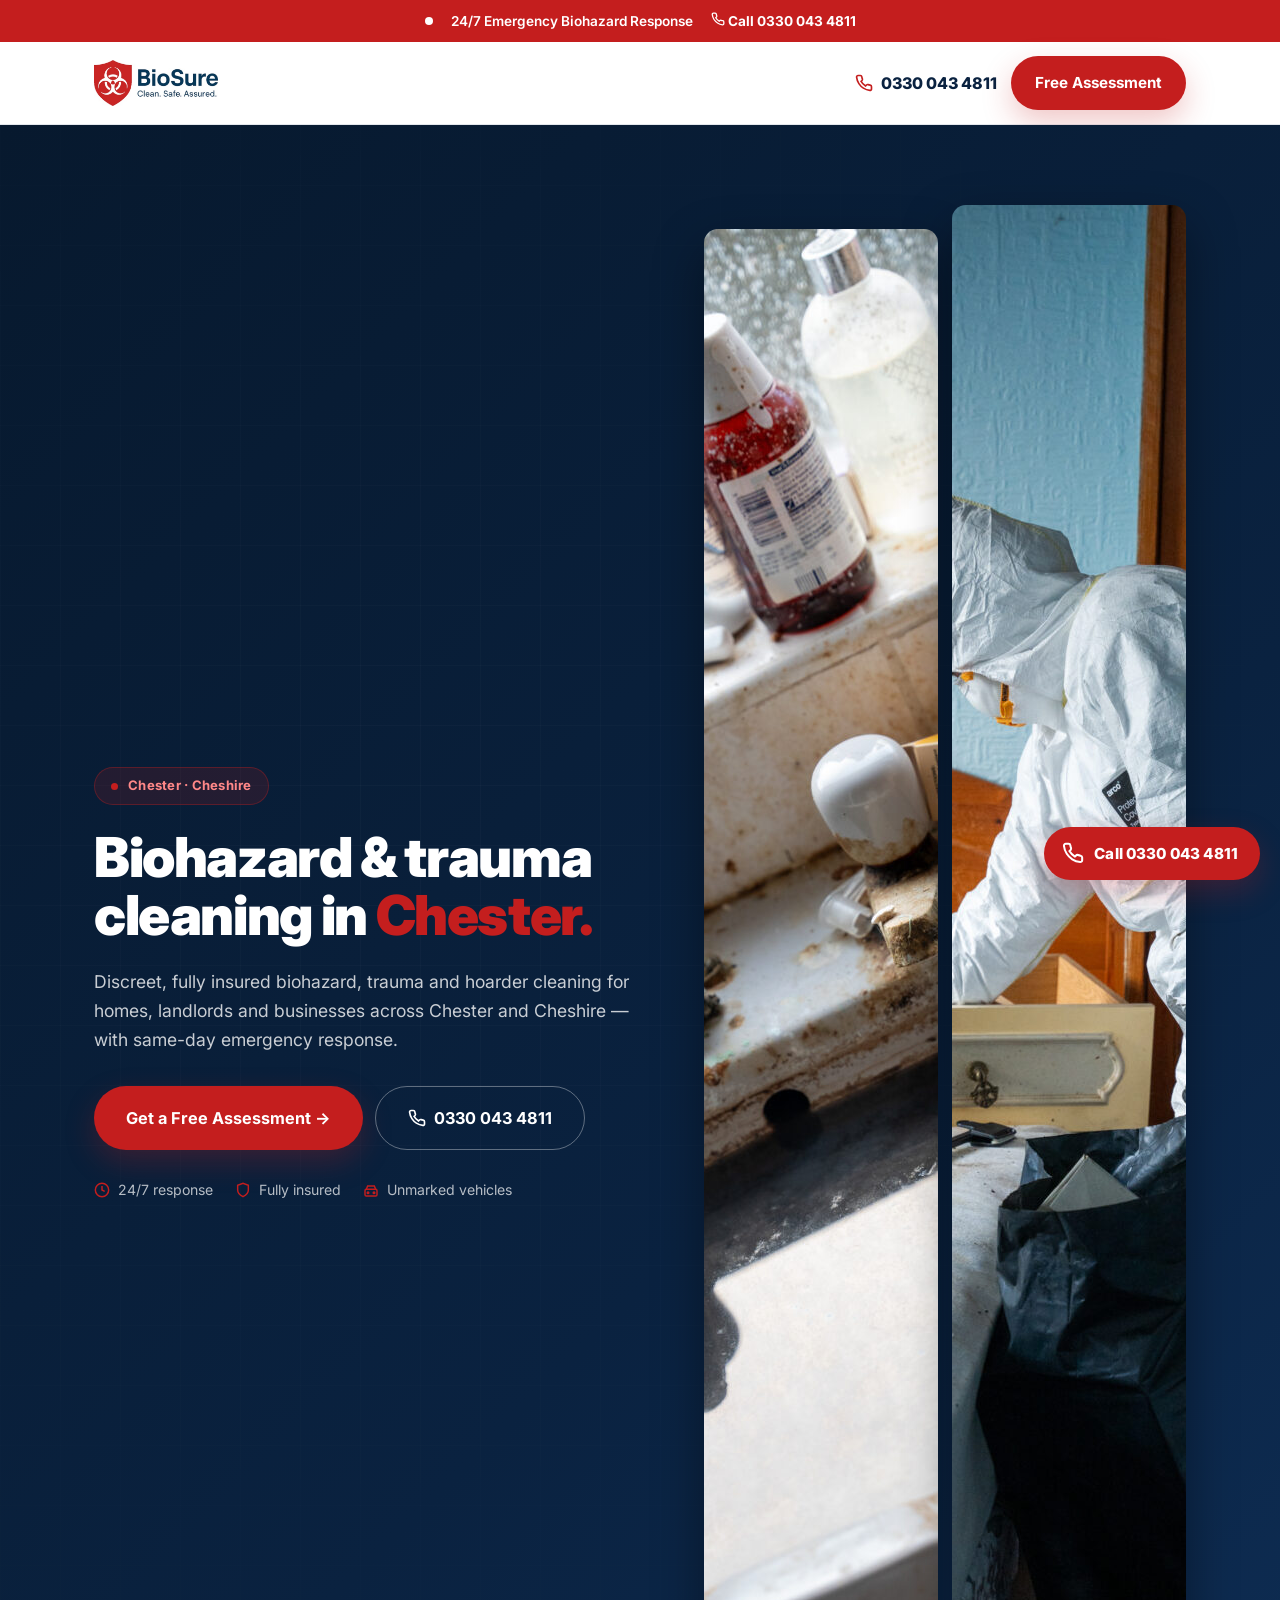
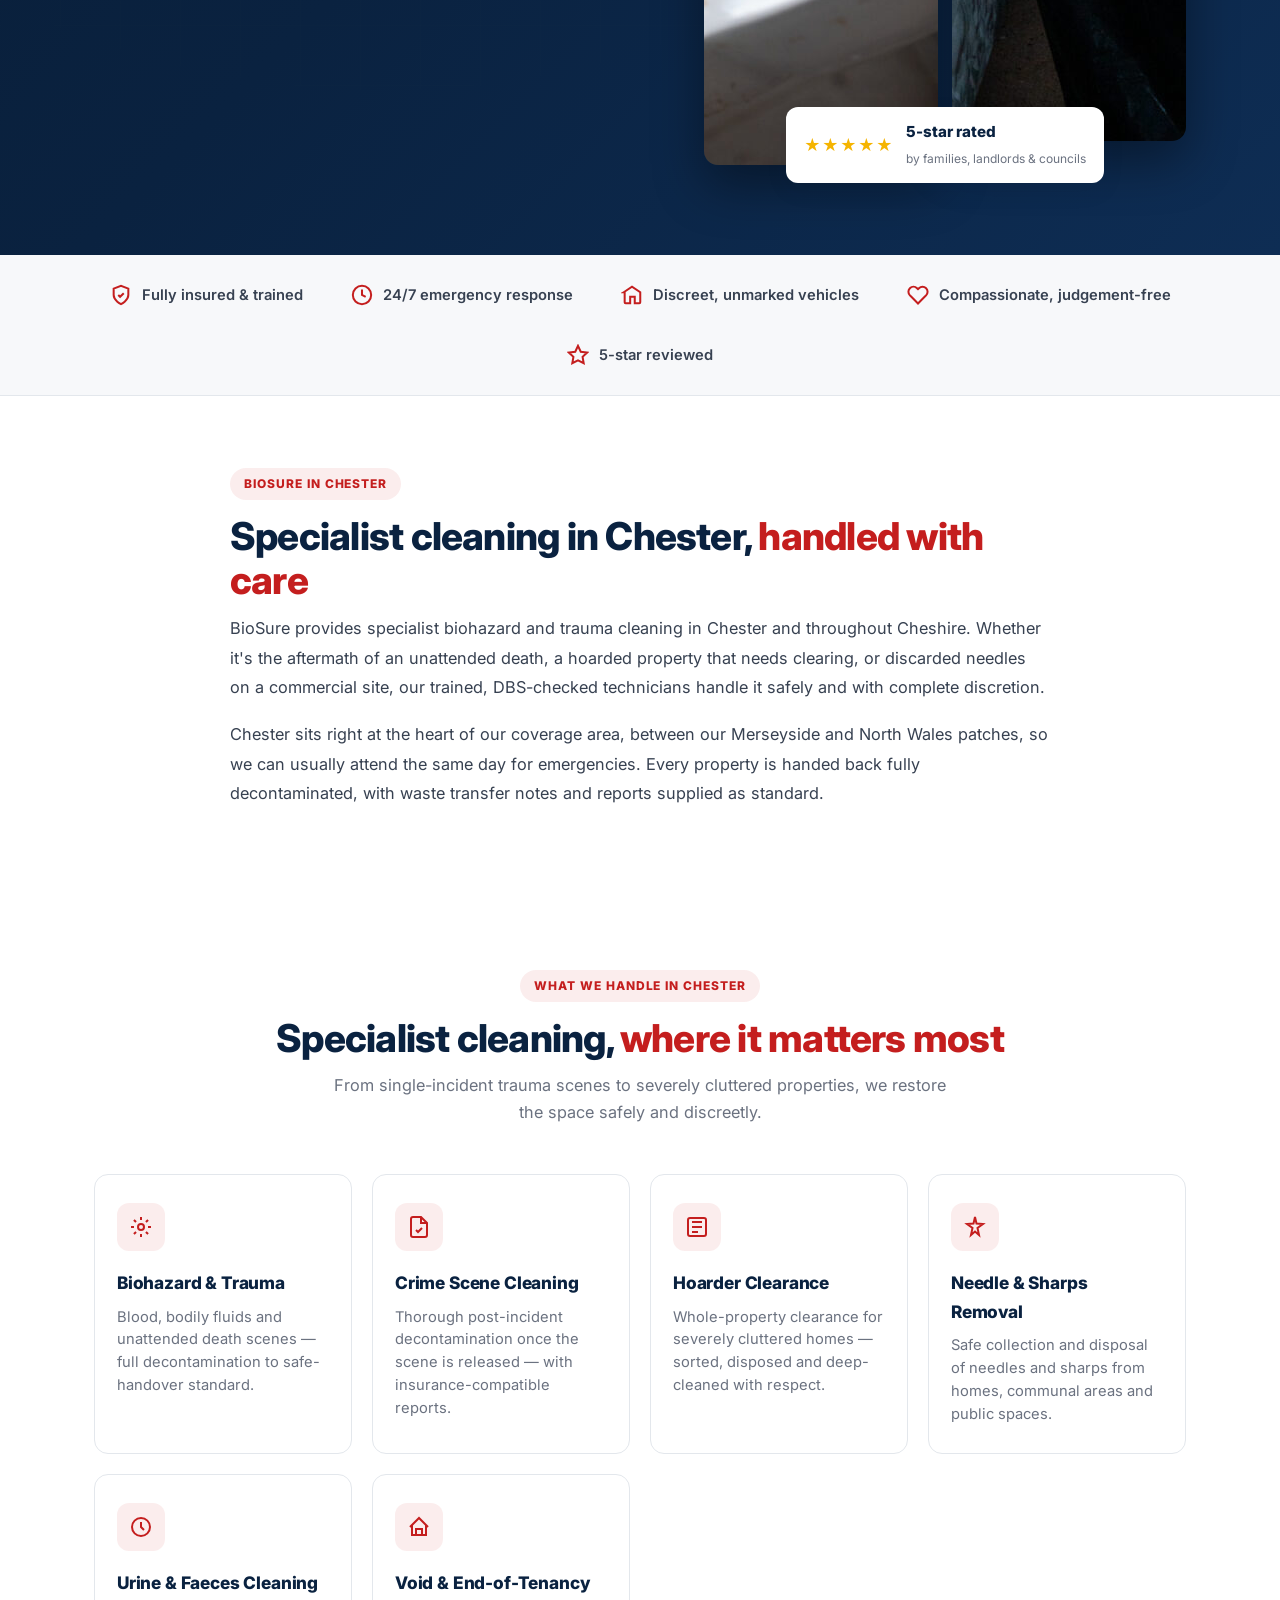
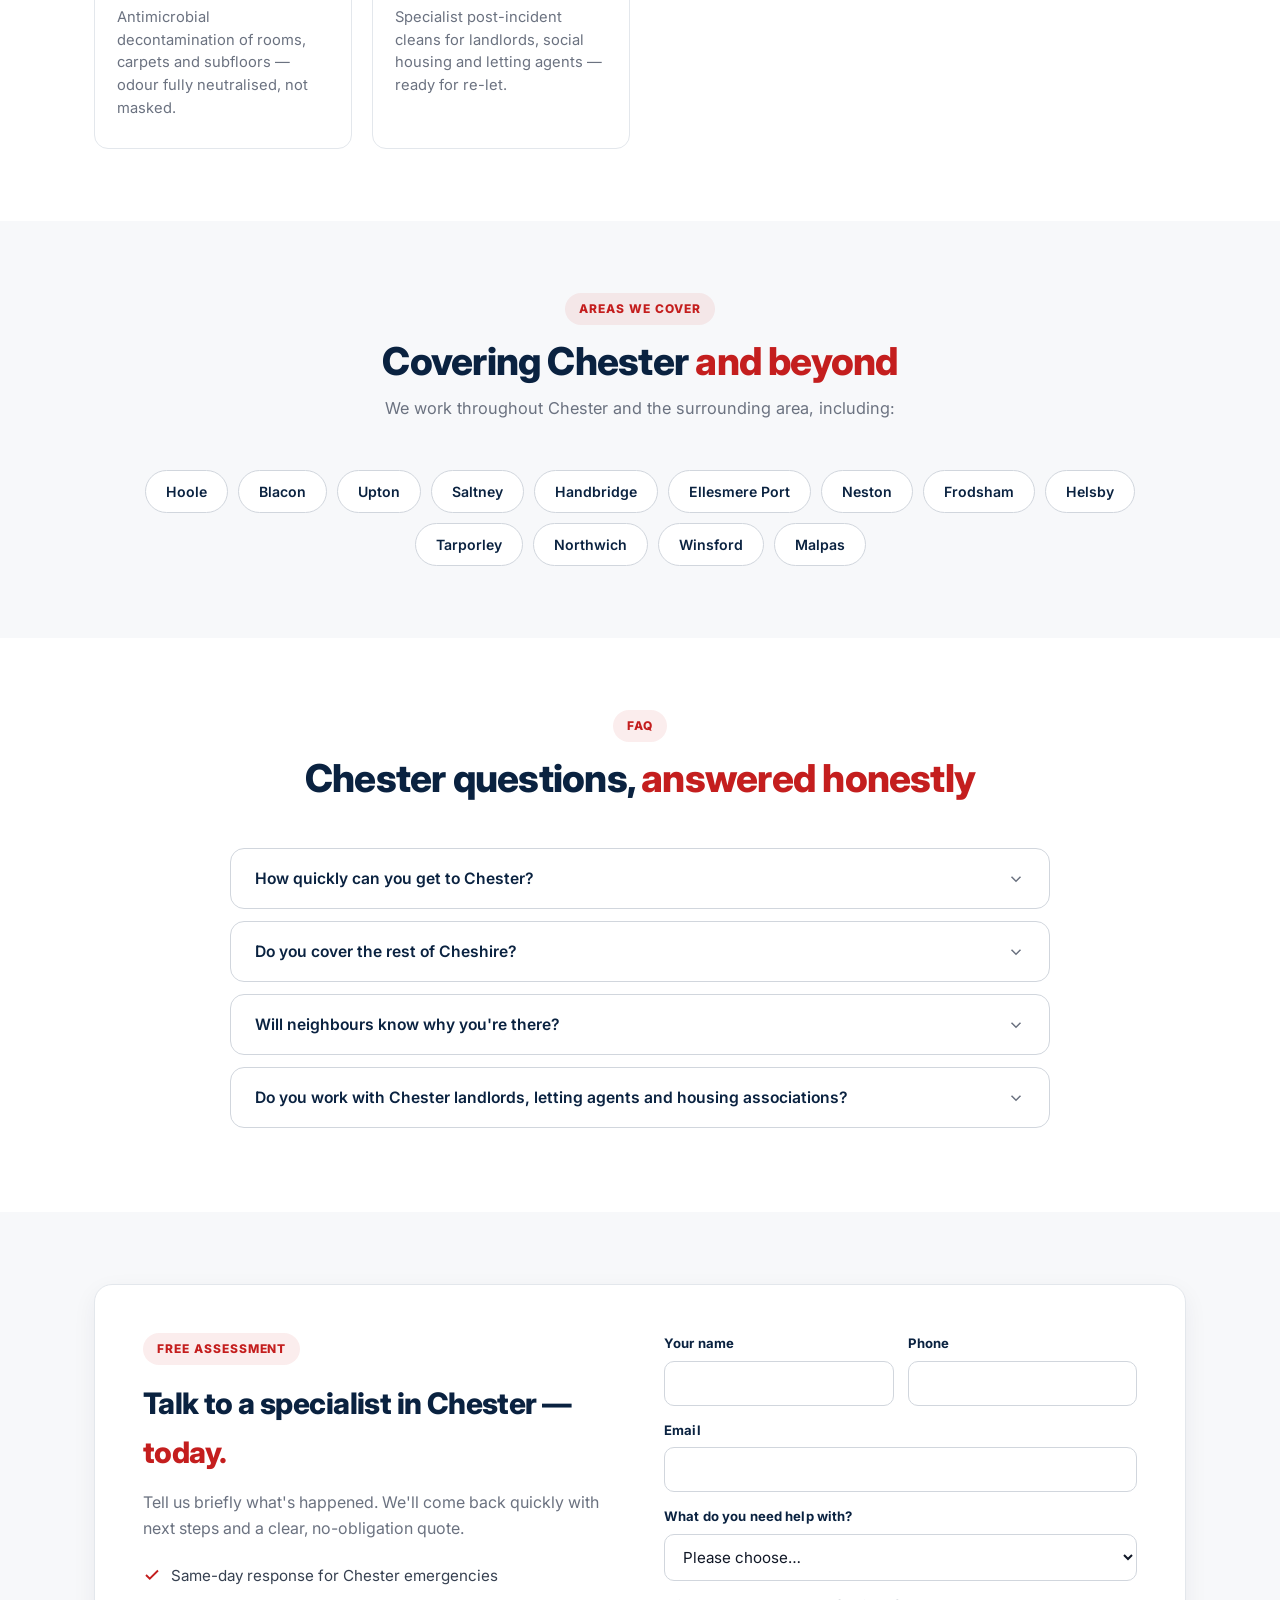
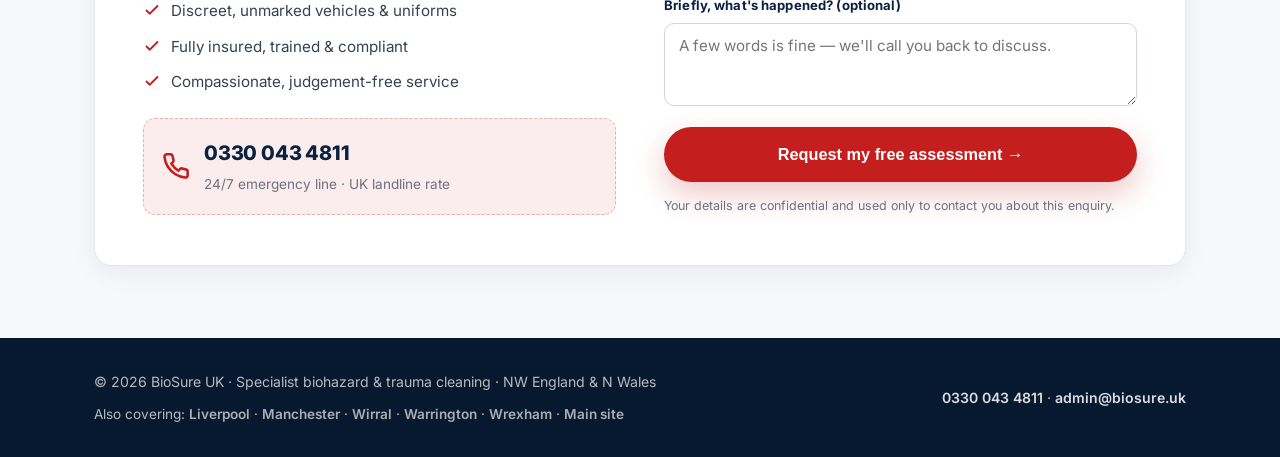
==== biohazard-cleaning-chester/index.html @ a972ad6f "Add six SEO location pages and fix broken landing-page form - New indexable pages for Liverpool, Man" ====
<!DOCTYPE html>
<html lang="en">
<head>
    <meta charset="UTF-8">
    <meta name="viewport" content="width=device-width, initial-scale=1.0">
    <title>Biohazard & Trauma Cleaning Chester | 24/7 | BioSure</title>
    <meta name="description" content="Specialist biohazard, trauma, crime scene and hoarder cleaning in Chester and across Cheshire. Discreet, fully insured, 24/7 emergency response. Call 0330 043 4811.">
    <meta name="theme-color" content="#0A2240">
    <link rel="canonical" href="https://www.biosure.uk/biohazard-cleaning-chester/">
    <meta property="og:type" content="website">
    <meta property="og:site_name" content="BioSure">
    <meta property="og:title" content="Biohazard & Trauma Cleaning Chester | 24/7 | BioSure">
    <meta property="og:description" content="Specialist biohazard, trauma, crime scene and hoarder cleaning in Chester and across Cheshire. Discreet, fully insured, 24/7 emergency response. Call 0330 043 4811.">
    <meta property="og:url" content="https://www.biosure.uk/biohazard-cleaning-chester/">
    <meta property="og:image" content="https://www.biosure.uk/logo.jpg">
    <meta property="og:locale" content="en_GB">
    <link rel="icon" type="image/jpeg" href="/logo.jpg">
    <link rel="preconnect" href="https://fonts.googleapis.com">
    <link rel="preconnect" href="https://fonts.gstatic.com" crossorigin>
    <link href="https://fonts.googleapis.com/css2?family=Inter:wght@400;500;600;700;800;900&display=swap" rel="stylesheet">
    <link rel="stylesheet" href="/assets/location.css">
    <script type="application/ld+json">{"@context": "https://schema.org", "@type": "LocalBusiness", "name": "BioSure", "description": "Specialist biohazard, trauma, crime scene and hoarder cleaning services in Chester and across Cheshire.", "telephone": "+443300434811", "email": "admin@biosure.uk", "url": "https://www.biosure.uk/biohazard-cleaning-chester/", "image": "https://www.biosure.uk/logo.jpg", "areaServed": ["Chester", "Cheshire", "Hoole", "Blacon", "Upton", "Saltney", "Handbridge", "Ellesmere Port", "Neston", "Frodsham", "Helsby", "Tarporley", "Northwich", "Winsford", "Malpas"], "openingHoursSpecification": {"@type": "OpeningHoursSpecification", "dayOfWeek": ["Monday", "Tuesday", "Wednesday", "Thursday", "Friday", "Saturday", "Sunday"], "opens": "00:00", "closes": "23:59"}, "priceRange": "££"}</script>
    <script type="application/ld+json">{"@context": "https://schema.org", "@type": "BreadcrumbList", "itemListElement": [{"@type": "ListItem", "position": 1, "name": "Home", "item": "https://www.biosure.uk/"}, {"@type": "ListItem", "position": 2, "name": "Biohazard Cleaning Chester", "item": "https://www.biosure.uk/biohazard-cleaning-chester/"}]}</script>
    <script type="application/ld+json">{"@context": "https://schema.org", "@type": "FAQPage", "mainEntity": [{"@type": "Question", "name": "How quickly can you get to Chester?", "acceptedAnswer": {"@type": "Answer", "text": "For emergencies we can usually attend the same day. Our 24/7 line (0330 043 4811) is answered every day of the year, including bank holidays."}}, {"@type": "Question", "name": "Do you cover the rest of Cheshire?", "acceptedAnswer": {"@type": "Answer", "text": "Yes — Ellesmere Port, Neston, Frodsham, Northwich, Winsford, Tarporley and the villages in between. We also cover nearby North Wales, including Wrexham, Deeside and Flint."}}, {"@type": "Question", "name": "Will neighbours know why you're there?", "acceptedAnswer": {"@type": "Answer", "text": "No. Our vehicles and uniforms are unmarked, and we're briefed on every job about the level of discretion required. Nobody will know why we're there unless you tell them."}}, {"@type": "Question", "name": "Do you work with Chester landlords, letting agents and housing associations?", "acceptedAnswer": {"@type": "Answer", "text": "Yes. We handle hoarder clearances, void property cleans and biohazard incidents for landlords and agents across Chester and Cheshire, with insurer-direct invoicing and full duty-of-care paperwork."}}]}</script>
</head>
<body>

<!-- Emergency bar -->
<div class="emergency-bar">
    <div class="container">
        <span class="pulse"></span>
        <span>24/7 Emergency Biohazard Response</span>
        <a href="tel:+443300434811"><svg viewBox="0 0 24 24" fill="none" stroke="currentColor" stroke-width="2.2" width="14" height="14"><path d="M22 16.92v3a2 2 0 0 1-2.18 2 19.79 19.79 0 0 1-8.63-3.07 19.5 19.5 0 0 1-6-6 19.79 19.79 0 0 1-3.07-8.67A2 2 0 0 1 4.11 2h3a2 2 0 0 1 2 1.72c.13.96.37 1.9.72 2.81a2 2 0 0 1-.45 2.11L8.09 9.91a16 16 0 0 0 6 6l1.27-1.27a2 2 0 0 1 2.11-.45c.91.35 1.85.59 2.81.72A2 2 0 0 1 22 16.92z"/></svg> Call 0330 043 4811</a>
    </div>
</div>

<!-- Nav -->
<nav class="nav">
    <div class="container">
        <a href="/" class="logo">
            <img src="/logo.jpg" width="480" height="178" alt="BioSure — Clean. Safe. Assured.">
        </a>
        <div class="nav-cta">
            <a href="tel:+443300434811" class="nav-phone"><svg viewBox="0 0 24 24" fill="none" stroke="currentColor" stroke-width="2.2" width="18" height="18"><path d="M22 16.92v3a2 2 0 0 1-2.18 2 19.79 19.79 0 0 1-8.63-3.07 19.5 19.5 0 0 1-6-6 19.79 19.79 0 0 1-3.07-8.67A2 2 0 0 1 4.11 2h3a2 2 0 0 1 2 1.72c.13.96.37 1.9.72 2.81a2 2 0 0 1-.45 2.11L8.09 9.91a16 16 0 0 0 6 6l1.27-1.27a2 2 0 0 1 2.11-.45c.91.35 1.85.59 2.81.72A2 2 0 0 1 22 16.92z"/></svg> 0330 043 4811</a>
            <a href="#assessment" class="btn btn-primary">Free Assessment</a>
        </div>
    </div>
</nav>

<!-- Hero -->
<section class="hero">
    <div class="container">
        <div>
            <span class="hero-pill"><span class="dot"></span>Chester &middot; Cheshire</span>
            <h1>Biohazard &amp; trauma cleaning in <span>Chester.</span></h1>
            <p class="hero-sub">Discreet, fully insured biohazard, trauma and hoarder cleaning for homes, landlords and businesses across Chester and Cheshire — with same-day emergency response.</p>
            <div class="hero-ctas">
                <a href="#assessment" class="btn btn-primary btn-lg">Get a Free Assessment &rarr;</a>
                <a href="tel:+443300434811" class="btn btn-ghost btn-lg"><svg viewBox="0 0 24 24" fill="none" stroke="currentColor" stroke-width="2.2" width="18" height="18"><path d="M22 16.92v3a2 2 0 0 1-2.18 2 19.79 19.79 0 0 1-8.63-3.07 19.5 19.5 0 0 1-6-6 19.79 19.79 0 0 1-3.07-8.67A2 2 0 0 1 4.11 2h3a2 2 0 0 1 2 1.72c.13.96.37 1.9.72 2.81a2 2 0 0 1-.45 2.11L8.09 9.91a16 16 0 0 0 6 6l1.27-1.27a2 2 0 0 1 2.11-.45c.91.35 1.85.59 2.81.72A2 2 0 0 1 22 16.92z"/></svg> 0330 043 4811</a>
            </div>
            <div class="hero-trust">
                <span><svg viewBox="0 0 24 24" fill="none" stroke="currentColor" stroke-width="2.2"><circle cx="12" cy="12" r="10"/><polyline points="12 6 12 12 16 14"/></svg> 24/7 response</span>
                <span><svg viewBox="0 0 24 24" fill="none" stroke="currentColor" stroke-width="2.2"><path d="M12 22s8-4 8-10V5l-8-3-8 3v7c0 6 8 10 8 10z"/></svg> Fully insured</span>
                <span><svg viewBox="0 0 24 24" fill="none" stroke="currentColor" stroke-width="2.2"><rect x="3" y="11" width="18" height="10" rx="2"/><circle cx="7.5" cy="16" r="1.2"/><circle cx="16.5" cy="16" r="1.2"/><path d="M5 11l2-5h10l2 5"/></svg> Unmarked vehicles</span>
            </div>
        </div>
        <div class="hero-visual">
            <img src="/before-clean.jpg" width="1024" height="1536" alt="Property before specialist cleaning in Chester">
            <img src="/during-clean.jpg" width="1024" height="1536" alt="BioSure technician in full PPE at work">
            <div class="hero-rating">
                <span class="stars">&#9733;&#9733;&#9733;&#9733;&#9733;</span>
                <div class="hero-rating-text">
                    <strong>5-star rated</strong>
                    <small>by families, landlords &amp; councils</small>
                </div>
            </div>
        </div>
    </div>
</section>

<!-- Trust band -->
<div class="trust-band">
    <div class="container">
        <div class="trust-item"><svg viewBox="0 0 24 24" fill="none" stroke="currentColor" stroke-width="2.2"><path d="M12 22s8-4 8-10V5l-8-3-8 3v7c0 6 8 10 8 10z"/><polyline points="9 12 11 14 15 10"/></svg> Fully insured &amp; trained</div>
        <div class="trust-item"><svg viewBox="0 0 24 24" fill="none" stroke="currentColor" stroke-width="2.2"><circle cx="12" cy="12" r="10"/><polyline points="12 6 12 12 16 14"/></svg> 24/7 emergency response</div>
        <div class="trust-item"><svg viewBox="0 0 24 24" fill="none" stroke="currentColor" stroke-width="2.2"><path d="M3 9l9-6 9 6v11a1 1 0 0 1-1 1h-5v-7H10v7H5a1 1 0 0 1-1-1V9z"/></svg> Discreet, unmarked vehicles</div>
        <div class="trust-item"><svg viewBox="0 0 24 24" fill="none" stroke="currentColor" stroke-width="2.2"><path d="M20.84 4.61a5.5 5.5 0 0 0-7.78 0L12 5.67l-1.06-1.06a5.5 5.5 0 0 0-7.78 7.78l1.06 1.06L12 21.23l7.78-7.78 1.06-1.06a5.5 5.5 0 0 0 0-7.78z"/></svg> Compassionate, judgement-free</div>
        <div class="trust-item"><svg viewBox="0 0 24 24" fill="none" stroke="currentColor" stroke-width="2.2"><polygon points="12 2 15 8.5 22 9.3 17 14 18.2 21 12 17.8 5.8 21 7 14 2 9.3 9 8.5 12 2"/></svg> 5-star reviewed</div>
    </div>
</div>

<!-- Intro -->
<section class="intro-section">
    <div class="container">
        <div class="intro-copy">
            <span class="section-label">BioSure in Chester</span>
            <h2 class="section-title">Specialist cleaning in Chester, <span>handled with care</span></h2>
            <p>BioSure provides specialist biohazard and trauma cleaning in Chester and throughout Cheshire. Whether it's the aftermath of an unattended death, a hoarded property that needs clearing, or discarded needles on a commercial site, our trained, DBS-checked technicians handle it safely and with complete discretion.</p>
            <p>Chester sits right at the heart of our coverage area, between our Merseyside and North Wales patches, so we can usually attend the same day for emergencies. Every property is handed back fully decontaminated, with waste transfer notes and reports supplied as standard.</p>
        </div>
    </div>
</section>

<!-- Services -->
<section class="services">
    <div class="container">
        <div class="head-block text-center">
            <span class="section-label">What we handle in Chester</span>
            <h2 class="section-title">Specialist cleaning, <span>where it matters most</span></h2>
            <p class="section-sub">From single-incident trauma scenes to severely cluttered properties, we restore the space safely and discreetly.</p>
        </div>
        <div class="service-grid">
            <div class="service-card">
                <div class="service-icon"><svg viewBox="0 0 24 24" fill="none" stroke="currentColor" stroke-width="2"><circle cx="12" cy="12" r="3"/><path d="M12 2v3M12 19v3M4.93 4.93l2.12 2.12M16.95 16.95l2.12 2.12M2 12h3M19 12h3M4.93 19.07l2.12-2.12M16.95 7.05l2.12-2.12"/></svg></div>
                <h3>Biohazard &amp; Trauma</h3>
                <p>Blood, bodily fluids and unattended death scenes — full decontamination to safe-handover standard.</p>
            </div>
            <div class="service-card">
                <div class="service-icon"><svg viewBox="0 0 24 24" fill="none" stroke="currentColor" stroke-width="2"><path d="M14 2H6a2 2 0 0 0-2 2v16a2 2 0 0 0 2 2h12a2 2 0 0 0 2-2V8z"/><polyline points="14 2 14 8 20 8"/><path d="M9 15l2 2 4-4"/></svg></div>
                <h3>Crime Scene Cleaning</h3>
                <p>Thorough post-incident decontamination once the scene is released — with insurance-compatible reports.</p>
            </div>
            <div class="service-card">
                <div class="service-icon"><svg viewBox="0 0 24 24" fill="none" stroke="currentColor" stroke-width="2"><rect x="3" y="3" width="18" height="18" rx="2"/><path d="M7 7h10M7 12h10M7 17h6"/></svg></div>
                <h3>Hoarder Clearance</h3>
                <p>Whole-property clearance for severely cluttered homes — sorted, disposed and deep-cleaned with respect.</p>
            </div>
            <div class="service-card">
                <div class="service-icon"><svg viewBox="0 0 24 24" fill="none" stroke="currentColor" stroke-width="2"><polygon points="12 2 13.5 8.5 20 9 14.5 13 16 20 12 16.5 8 20 9.5 13 4 9 10.5 8.5 12 2"/></svg></div>
                <h3>Needle &amp; Sharps Removal</h3>
                <p>Safe collection and disposal of needles and sharps from homes, communal areas and public spaces.</p>
            </div>
            <div class="service-card">
                <div class="service-icon"><svg viewBox="0 0 24 24" fill="none" stroke="currentColor" stroke-width="2"><circle cx="12" cy="12" r="9"/><path d="M12 7v5l3 3"/></svg></div>
                <h3>Urine &amp; Faeces Cleaning</h3>
                <p>Antimicrobial decontamination of rooms, carpets and subfloors — odour fully neutralised, not masked.</p>
            </div>
            <div class="service-card">
                <div class="service-icon"><svg viewBox="0 0 24 24" fill="none" stroke="currentColor" stroke-width="2"><path d="M3 12l9-9 9 9M5 10v10h14V10"/><path d="M9 20v-6h6v6"/></svg></div>
                <h3>Void &amp; End-of-Tenancy</h3>
                <p>Specialist post-incident cleans for landlords, social housing and letting agents — ready for re-let.</p>
            </div>
        </div>
    </div>
</section>

<!-- Areas -->
<section class="areas-section">
    <div class="container">
        <div class="head-block text-center">
            <span class="section-label">Areas we cover</span>
            <h2 class="section-title">Covering Chester <span>and beyond</span></h2>
            <p class="section-sub">We work throughout Chester and the surrounding area, including:</p>
        </div>
        <div class="area-chips">
            <span class="area-chip">Hoole</span>
            <span class="area-chip">Blacon</span>
            <span class="area-chip">Upton</span>
            <span class="area-chip">Saltney</span>
            <span class="area-chip">Handbridge</span>
            <span class="area-chip">Ellesmere Port</span>
            <span class="area-chip">Neston</span>
            <span class="area-chip">Frodsham</span>
            <span class="area-chip">Helsby</span>
            <span class="area-chip">Tarporley</span>
            <span class="area-chip">Northwich</span>
            <span class="area-chip">Winsford</span>
            <span class="area-chip">Malpas</span>
        </div>
    </div>
</section>

<!-- FAQ -->
<section class="faq-section">
    <div class="container">
        <div class="head-block text-center">
            <span class="section-label">FAQ</span>
            <h2 class="section-title">Chester questions, <span>answered honestly</span></h2>
        </div>
        <div class="faq-list">
            <div class="faq-item">
                <button class="faq-q">How quickly can you get to Chester? <svg width="18" height="18" fill="none" stroke="currentColor" stroke-width="2" viewBox="0 0 24 24"><polyline points="6 9 12 15 18 9"/></svg></button>
                <div class="faq-a"><p>For emergencies we can usually attend the same day. Our 24/7 line (0330 043 4811) is answered every day of the year, including bank holidays.</p></div>
            </div>
            <div class="faq-item">
                <button class="faq-q">Do you cover the rest of Cheshire? <svg width="18" height="18" fill="none" stroke="currentColor" stroke-width="2" viewBox="0 0 24 24"><polyline points="6 9 12 15 18 9"/></svg></button>
                <div class="faq-a"><p>Yes — Ellesmere Port, Neston, Frodsham, Northwich, Winsford, Tarporley and the villages in between. We also cover nearby North Wales, including Wrexham, Deeside and Flint.</p></div>
            </div>
            <div class="faq-item">
                <button class="faq-q">Will neighbours know why you're there? <svg width="18" height="18" fill="none" stroke="currentColor" stroke-width="2" viewBox="0 0 24 24"><polyline points="6 9 12 15 18 9"/></svg></button>
                <div class="faq-a"><p>No. Our vehicles and uniforms are unmarked, and we're briefed on every job about the level of discretion required. Nobody will know why we're there unless you tell them.</p></div>
            </div>
            <div class="faq-item">
                <button class="faq-q">Do you work with Chester landlords, letting agents and housing associations? <svg width="18" height="18" fill="none" stroke="currentColor" stroke-width="2" viewBox="0 0 24 24"><polyline points="6 9 12 15 18 9"/></svg></button>
                <div class="faq-a"><p>Yes. We handle hoarder clearances, void property cleans and biohazard incidents for landlords and agents across Chester and Cheshire, with insurer-direct invoicing and full duty-of-care paperwork.</p></div>
            </div>
        </div>
    </div>
</section>

<!-- CTA / Form -->
<section class="cta" id="assessment">
    <div class="container">
        <div class="cta-card">
            <div>
                <span class="section-label">Free assessment</span>
                <h2>Talk to a specialist in Chester — <span>today.</span></h2>
                <p class="lead">Tell us briefly what's happened. We'll come back quickly with next steps and a clear, no-obligation quote.</p>
                <ul class="cta-points">
                    <li><svg viewBox="0 0 24 24" fill="none" stroke="currentColor" stroke-width="2.5"><polyline points="20 6 9 17 4 12"/></svg> Same-day response for Chester emergencies</li>
                    <li><svg viewBox="0 0 24 24" fill="none" stroke="currentColor" stroke-width="2.5"><polyline points="20 6 9 17 4 12"/></svg> Discreet, unmarked vehicles &amp; uniforms</li>
                    <li><svg viewBox="0 0 24 24" fill="none" stroke="currentColor" stroke-width="2.5"><polyline points="20 6 9 17 4 12"/></svg> Fully insured, trained &amp; compliant</li>
                    <li><svg viewBox="0 0 24 24" fill="none" stroke="currentColor" stroke-width="2.5"><polyline points="20 6 9 17 4 12"/></svg> Compassionate, judgement-free service</li>
                </ul>
                <div class="cta-phone-block">
                    <svg viewBox="0 0 24 24" fill="none" stroke="currentColor" stroke-width="2.2" width="18" height="18"><path d="M22 16.92v3a2 2 0 0 1-2.18 2 19.79 19.79 0 0 1-8.63-3.07 19.5 19.5 0 0 1-6-6 19.79 19.79 0 0 1-3.07-8.67A2 2 0 0 1 4.11 2h3a2 2 0 0 1 2 1.72c.13.96.37 1.9.72 2.81a2 2 0 0 1-.45 2.11L8.09 9.91a16 16 0 0 0 6 6l1.27-1.27a2 2 0 0 1 2.11-.45c.91.35 1.85.59 2.81.72A2 2 0 0 1 22 16.92z"/></svg>
                    <div>
                        <strong>0330 043 4811</strong>
                        <small>24/7 emergency line &middot; UK landline rate</small>
                    </div>
                </div>
            </div>
            <form class="form" action="https://formsubmit.co/admin@biosure.uk" method="POST">
                <input type="hidden" name="_subject" value="New enquiry — BioSure Chester page">
                <input type="hidden" name="_captcha" value="true">
                <input type="hidden" name="_template" value="table">
                <input type="hidden" name="_next" value="https://www.biosure.uk/thanks.html">
                <input type="text" name="_honey" style="display:none">
                <div class="form-row">
                    <div class="field">
                        <label for="name">Your name</label>
                        <input id="name" name="name" type="text" required autocomplete="name">
                    </div>
                    <div class="field">
                        <label for="phone">Phone</label>
                        <input id="phone" name="phone" type="tel" required autocomplete="tel">
                    </div>
                </div>
                <div class="field">
                    <label for="email">Email</label>
                    <input id="email" name="email" type="email" autocomplete="email">
                </div>
                <div class="field">
                    <label for="service">What do you need help with?</label>
                    <select id="service" name="service" required>
                        <option value="">Please choose&hellip;</option>
                        <option>Biohazard / trauma scene</option>
                        <option>Crime scene cleaning</option>
                        <option>Hoarder property clearance</option>
                        <option>Needle &amp; sharps removal</option>
                        <option>Urine &amp; faeces cleaning</option>
                        <option>Void / end-of-tenancy clean</option>
                        <option>Something else</option>
                    </select>
                </div>
                <div class="field">
                    <label for="details">Briefly, what's happened? (optional)</label>
                    <textarea id="details" name="details" rows="3" placeholder="A few words is fine — we'll call you back to discuss."></textarea>
                </div>
                <button type="submit" class="btn btn-primary btn-lg">Request my free assessment &rarr;</button>
                <p class="form-foot">Your details are confidential and used only to contact you about this enquiry.</p>
            </form>
        </div>
    </div>
</section>

<!-- Footer -->
<footer>
    <div class="container">
        <div>
            &copy; <span id="yr"></span> BioSure UK &middot; Specialist biohazard &amp; trauma cleaning &middot; NW England &amp; N Wales
            <div class="location-footer-links">Also covering: <a href="/biohazard-cleaning-liverpool/">Liverpool</a> &middot; <a href="/biohazard-cleaning-manchester/">Manchester</a> &middot; <a href="/biohazard-cleaning-wirral/">Wirral</a> &middot; <a href="/biohazard-cleaning-warrington/">Warrington</a> &middot; <a href="/biohazard-cleaning-wrexham/">Wrexham</a> &middot; <a href="/">Main site</a></div>
        </div>
        <div>
            <a href="tel:+443300434811">0330 043 4811</a> &middot;
            <a href="mailto:admin@biosure.uk">admin@biosure.uk</a>
        </div>
    </div>
</footer>

<a href="tel:+443300434811" class="float-call" aria-label="Call BioSure on 0330 043 4811">
    <svg viewBox="0 0 24 24" fill="none" stroke="currentColor" stroke-width="2.2" width="18" height="18"><path d="M22 16.92v3a2 2 0 0 1-2.18 2 19.79 19.79 0 0 1-8.63-3.07 19.5 19.5 0 0 1-6-6 19.79 19.79 0 0 1-3.07-8.67A2 2 0 0 1 4.11 2h3a2 2 0 0 1 2 1.72c.13.96.37 1.9.72 2.81a2 2 0 0 1-.45 2.11L8.09 9.91a16 16 0 0 0 6 6l1.27-1.27a2 2 0 0 1 2.11-.45c.91.35 1.85.59 2.81.72A2 2 0 0 1 22 16.92z"/></svg>
    <span class="label">Call 0330 043 4811</span>
</a>

<script>
document.getElementById('yr').textContent = new Date().getFullYear();
document.querySelectorAll('.faq-q').forEach(function(btn) {
    btn.setAttribute('aria-expanded', 'false');
    btn.addEventListener('click', function() {
        var item = this.closest('.faq-item');
        var wasOpen = item.classList.contains('open');
        document.querySelectorAll('.faq-item.open').forEach(function(i) {
            i.classList.remove('open');
            i.querySelector('.faq-q').setAttribute('aria-expanded', 'false');
        });
        if (!wasOpen) {
            item.classList.add('open');
            this.setAttribute('aria-expanded', 'true');
        }
    });
});
</script>

</body>
</html>
---- assets/location.css ----
:root {
            --red: #C41E1E;
            --red-dark: #A01818;
            --red-light: rgba(196,30,30,0.08);
            --navy: #0A2240;
            --navy-mid: #0E2D54;
            --navy-deep: #07192E;
            --white: #FFFFFF;
            --off-white: #F7F8FA;
            --gray-200: #E3E7EC;
            --gray-300: #D1D6DD;
            --gray-500: #6B7280;
            --gray-700: #374151;
            --gray-900: #111827;
            --shadow-sm: 0 2px 8px rgba(10,34,64,0.04);
            --shadow-md: 0 8px 24px rgba(10,34,64,0.06);
            --shadow-red: 0 12px 30px rgba(196,30,30,0.25);
        }
        * { margin: 0; padding: 0; box-sizing: border-box; }
        html { scroll-behavior: smooth; }
        body {
            font-family: 'Inter', -apple-system, BlinkMacSystemFont, sans-serif;
            color: var(--gray-700);
            line-height: 1.65;
            -webkit-font-smoothing: antialiased;
            background: var(--white);
        }
        img { max-width: 100%; display: block; }
        a { color: inherit; text-decoration: none; }
        .container { max-width: 1140px; margin: 0 auto; padding: 0 24px; }

        /* Emergency bar */
        .emergency-bar {
            background: var(--red); color: var(--white);
            font-size: 0.85rem; font-weight: 600; padding: 10px 0;
        }
        .emergency-bar .container {
            display: flex; align-items: center; justify-content: center;
            gap: 18px; flex-wrap: wrap;
        }
        .emergency-bar .pulse {
            width: 8px; height: 8px; background: var(--white); border-radius: 50%;
            animation: pulse 1.8s infinite;
        }
        .emergency-bar a { font-weight: 700; }
        .emergency-bar a:hover { text-decoration: underline; }
        @keyframes pulse {
            0%,100% { opacity: 1; transform: scale(1); }
            50% { opacity: 0.55; transform: scale(1.35); }
        }

        /* Nav (minimal — no menu) */
        .nav { background: var(--white); border-bottom: 1px solid var(--gray-200); padding: 14px 0; }
        .nav .container { display: flex; align-items: center; justify-content: space-between; gap: 16px; }
        .logo { display: flex; align-items: center; }
        .logo img { height: 46px; width: auto; display: block; }
        .nav-cta { display: flex; align-items: center; gap: 14px; }
        .nav-phone { color: var(--navy); font-weight: 800; font-size: 1rem; display: inline-flex; align-items: center; gap: 8px; }
        .nav-phone svg { width: 18px; height: 18px; color: var(--red); }

        /* Buttons */
        .btn {
            display: inline-flex; align-items: center; justify-content: center; gap: 8px;
            padding: 14px 24px; border-radius: 999px; font-weight: 700; font-size: 0.95rem;
            border: none; cursor: pointer; transition: transform 0.15s, box-shadow 0.15s;
            white-space: nowrap; text-align: center;
        }
        .btn-primary { background: var(--red); color: var(--white); box-shadow: var(--shadow-red); }
        .btn-primary:hover { background: var(--red-dark); transform: translateY(-1px); }
        .btn-ghost {
            background: transparent; color: var(--white);
            border: 1.5px solid rgba(255,255,255,0.35);
        }
        .btn-ghost:hover { background: rgba(255,255,255,0.08); }
        .btn-lg { padding: 18px 32px; font-size: 1.02rem; }

        /* Hero */
        .hero {
            background: linear-gradient(135deg, var(--navy-deep) 0%, var(--navy) 60%, var(--navy-mid) 100%);
            color: var(--white); padding: 80px 0 90px;
            position: relative; overflow: hidden;
        }
        .hero::before {
            content: ""; position: absolute; inset: 0;
            background-image:
              linear-gradient(rgba(255,255,255,0.04) 1px, transparent 1px),
              linear-gradient(90deg, rgba(255,255,255,0.04) 1px, transparent 1px);
            background-size: 60px 60px;
            mask-image: radial-gradient(circle at 30% 40%, black, transparent 75%);
            opacity: 0.6;
        }
        .hero .container { position: relative; z-index: 1; display: grid; grid-template-columns: 1.15fr 1fr; gap: 56px; align-items: center; }
        .hero-pill {
            display: inline-flex; align-items: center; gap: 10px;
            background: rgba(196,30,30,0.15); color: #FF8888;
            border: 1px solid rgba(196,30,30,0.35);
            padding: 7px 16px; border-radius: 999px;
            font-size: 0.82rem; font-weight: 700; letter-spacing: 0.02em;
            margin-bottom: 24px;
        }
        .hero-pill .dot { width: 7px; height: 7px; background: var(--red); border-radius: 50%; animation: pulse 1.8s infinite; }
        .hero h1 {
            font-size: clamp(2.2rem, 4.3vw, 3.5rem);
            font-weight: 900; line-height: 1.05; letter-spacing: -0.025em;
            color: var(--white); margin-bottom: 22px;
        }
        .hero h1 span { color: var(--red); }
        .hero-sub {
            font-size: 1.1rem; color: rgba(255,255,255,0.78);
            max-width: 540px; margin-bottom: 32px;
        }
        .hero-ctas { display: flex; gap: 12px; flex-wrap: wrap; margin-bottom: 28px; }
        .hero-trust { display: flex; flex-wrap: wrap; gap: 22px; font-size: 0.88rem; color: rgba(255,255,255,0.7); }
        .hero-trust span { display: inline-flex; align-items: center; gap: 8px; }
        .hero-trust svg { width: 16px; height: 16px; color: var(--red); }

        .hero-visual {
            position: relative;
            display: grid; grid-template-columns: 1fr 1fr; gap: 14px;
        }
        .hero-visual img {
            border-radius: 14px; box-shadow: 0 20px 50px rgba(0,0,0,0.4);
            aspect-ratio: 3/4; object-fit: cover;
        }
        .hero-visual img:first-child { margin-top: 24px; }
        .hero-rating {
            position: absolute; bottom: -18px; left: 50%; transform: translateX(-50%);
            background: var(--white); color: var(--navy);
            padding: 12px 18px; border-radius: 12px; box-shadow: var(--shadow-md);
            display: flex; align-items: center; gap: 12px; white-space: nowrap;
        }
        .hero-rating .stars { color: #F5B400; font-size: 1rem; letter-spacing: 1px; }
        .hero-rating-text strong { display: block; font-weight: 800; font-size: 0.95rem; }
        .hero-rating-text small { font-size: 0.75rem; color: var(--gray-500); }

        /* Trust band */
        .trust-band { background: var(--off-white); padding: 28px 0; border-bottom: 1px solid var(--gray-200); }
        .trust-band .container {
            display: flex; flex-wrap: wrap; justify-content: center;
            gap: 36px 48px; align-items: center;
        }
        .trust-item { display: flex; align-items: center; gap: 10px; color: var(--gray-700); font-weight: 600; font-size: 0.92rem; }
        .trust-item svg { width: 22px; height: 22px; color: var(--red); flex-shrink: 0; }

        /* Section base */
        section { padding: 72px 0; }
        .section-label {
            display: inline-block; background: var(--red-light); color: var(--red);
            padding: 6px 14px; border-radius: 999px; font-size: 0.75rem;
            font-weight: 800; letter-spacing: 0.08em; text-transform: uppercase;
            margin-bottom: 14px;
        }
        .section-title {
            font-size: clamp(1.7rem, 3vw, 2.4rem); font-weight: 800;
            color: var(--navy); line-height: 1.15; letter-spacing: -0.02em;
            margin-bottom: 12px;
        }
        .section-title span { color: var(--red); }
        .section-sub { color: var(--gray-500); font-size: 1.02rem; max-width: 640px; }
        .text-center { text-align: center; }
        .text-center .section-sub { margin: 0 auto; }
        .head-block { margin-bottom: 48px; }

        /* Services */
        .services { background: var(--white); }
        .service-grid {
            display: grid; grid-template-columns: repeat(4, 1fr); gap: 20px;
        }
        .service-card {
            background: var(--white); border: 1px solid var(--gray-200);
            border-radius: 14px; padding: 28px 22px;
            transition: transform 0.2s, box-shadow 0.2s, border-color 0.2s;
        }
        .service-card:hover { transform: translateY(-4px); box-shadow: var(--shadow-md); border-color: var(--red-light); }
        .service-icon {
            width: 48px; height: 48px; border-radius: 12px;
            background: var(--red-light); color: var(--red);
            display: flex; align-items: center; justify-content: center;
            margin-bottom: 18px;
        }
        .service-icon svg { width: 24px; height: 24px; }
        .service-card h3 {
            font-size: 1.08rem; font-weight: 800; color: var(--navy);
            margin-bottom: 8px; letter-spacing: -0.01em;
        }
        .service-card p { font-size: 0.92rem; color: var(--gray-500); line-height: 1.55; }

        /* How it works */
        .how {
            background: linear-gradient(135deg, var(--navy-deep), var(--navy));
            color: var(--white);
        }
        .how .section-title { color: var(--white); }
        .how .section-sub { color: rgba(255,255,255,0.6); }
        .steps {
            display: grid; grid-template-columns: repeat(3, 1fr); gap: 28px;
            margin-top: 12px;
        }
        .step {
            background: rgba(255,255,255,0.04); border: 1px solid rgba(255,255,255,0.08);
            padding: 28px 24px; border-radius: 14px; position: relative;
        }
        .step-num {
            position: absolute; top: 22px; right: 22px;
            font-size: 0.78rem; font-weight: 800; color: var(--red);
            background: var(--white); padding: 4px 10px; border-radius: 999px;
            letter-spacing: 0.04em;
        }
        .step-icon {
            width: 44px; height: 44px; border-radius: 10px;
            background: var(--red); color: var(--white);
            display: flex; align-items: center; justify-content: center;
            margin-bottom: 18px;
        }
        .step-icon svg { width: 22px; height: 22px; }
        .step h3 {
            font-size: 1.1rem; font-weight: 800; color: var(--white);
            margin-bottom: 8px; letter-spacing: -0.01em;
        }
        .step p { font-size: 0.93rem; color: rgba(255,255,255,0.7); }

        /* CTA section */
        .cta {
            background: var(--off-white);
        }
        .cta-card {
            background: var(--white);
            border: 1px solid var(--gray-200);
            border-radius: 18px;
            padding: 48px;
            display: grid; grid-template-columns: 1fr 1fr; gap: 48px;
            align-items: start;
            box-shadow: var(--shadow-md);
        }
        .cta-card h2 { font-size: 1.85rem; font-weight: 800; color: var(--navy); letter-spacing: -0.02em; margin-bottom: 12px; }
        .cta-card h2 span { color: var(--red); }
        .cta-card p.lead { color: var(--gray-500); margin-bottom: 22px; }
        .cta-points { list-style: none; display: flex; flex-direction: column; gap: 10px; margin-bottom: 24px; }
        .cta-points li { display: flex; align-items: flex-start; gap: 10px; font-size: 0.95rem; color: var(--gray-700); }
        .cta-points svg { width: 18px; height: 18px; color: var(--red); flex-shrink: 0; margin-top: 3px; }
        .cta-phone-block {
            background: var(--red-light); border: 1px dashed rgba(196,30,30,0.3);
            border-radius: 12px; padding: 18px; display: flex; align-items: center; gap: 14px;
        }
        .cta-phone-block svg { width: 28px; height: 28px; color: var(--red); flex-shrink: 0; }
        .cta-phone-block strong { display: block; font-size: 1.25rem; color: var(--navy); font-weight: 800; letter-spacing: -0.01em; }
        .cta-phone-block small { color: var(--gray-500); font-size: 0.85rem; }

        /* Form */
        .form { display: flex; flex-direction: column; gap: 14px; }
        .form-row { display: grid; grid-template-columns: 1fr 1fr; gap: 14px; }
        .field label {
            display: block; font-size: 0.82rem; font-weight: 700;
            color: var(--navy); margin-bottom: 6px; letter-spacing: 0.01em;
        }
        .field input, .field select, .field textarea {
            width: 100%; padding: 12px 14px; border-radius: 10px;
            border: 1px solid var(--gray-300); font-family: inherit; font-size: 0.95rem;
            color: var(--gray-900); background: var(--white);
            transition: border-color 0.15s, box-shadow 0.15s;
        }
        .field input:focus, .field select:focus, .field textarea:focus {
            outline: none; border-color: var(--red);
            box-shadow: 0 0 0 3px rgba(196,30,30,0.12);
        }
        .field textarea { resize: vertical; min-height: 80px; }
        .form-foot { font-size: 0.78rem; color: var(--gray-500); }

        /* Footer */
        footer {
            background: var(--navy-deep); color: rgba(255,255,255,0.7);
            padding: 32px 0; font-size: 0.88rem;
        }
        footer .container {
            display: flex; flex-wrap: wrap; justify-content: space-between;
            align-items: center; gap: 16px;
        }
        footer a { color: rgba(255,255,255,0.85); font-weight: 600; }
        footer a:hover { color: var(--white); }

        /* Responsive */
        @media (max-width: 960px) {
            .hero .container { grid-template-columns: 1fr; gap: 48px; text-align: center; }
            .hero-sub { margin-left: auto; margin-right: auto; }
            .hero-ctas { justify-content: center; }
            .hero-trust { justify-content: center; }
            .hero-visual { max-width: 460px; margin: 0 auto; }
            .service-grid { grid-template-columns: repeat(2, 1fr); }
            .steps { grid-template-columns: 1fr; }
            .cta-card { grid-template-columns: 1fr; padding: 32px; text-align: center; }
            .cta-points { display: inline-flex; text-align: left; }
            .cta-phone-block { justify-content: center; }
            .nav-phone { display: none; }
        }
        @media (max-width: 560px) {
            section { padding: 56px 0; }
            .hero { padding: 60px 0 72px; }
            .service-grid { grid-template-columns: 1fr; }
            .form-row { grid-template-columns: 1fr; }
            .trust-band .container { gap: 18px 28px; }
            .logo img { height: 36px; }
            .nav { padding: 10px 0; }
            .nav .container { gap: 10px; }
            .nav-cta .btn { padding: 10px 16px; font-size: 0.85rem; }
            .cta-card { padding: 24px; }
        }

        /* Floating call button */
        .float-call {
            position: fixed; right: 20px; bottom: 20px; z-index: 1000;
            display: inline-flex; align-items: center; gap: 10px;
            background: var(--red); color: var(--white);
            padding: 14px 22px 14px 18px; border-radius: 999px;
            font-weight: 800; font-size: 0.95rem; letter-spacing: 0.01em;
            text-decoration: none; box-shadow: var(--shadow-red);
            transition: transform 0.15s, box-shadow 0.15s, background 0.15s;
        }
        .float-call:hover { background: var(--red-dark); transform: translateY(-2px); box-shadow: 0 18px 36px rgba(196,30,30,0.32); }
        .float-call svg { width: 22px; height: 22px; flex-shrink: 0; }
        .float-call::before {
            content: ""; position: absolute; inset: 0;
            border-radius: inherit; box-shadow: 0 0 0 0 rgba(196,30,30,0.55);
            animation: ring 2.2s infinite;
            pointer-events: none;
        }
        @keyframes ring {
            0% { box-shadow: 0 0 0 0 rgba(196,30,30,0.55); }
            70% { box-shadow: 0 0 0 18px rgba(196,30,30,0); }
            100% { box-shadow: 0 0 0 0 rgba(196,30,30,0); }
        }
        @media (max-width: 560px) {
            .float-call { right: 14px; bottom: 14px; padding: 12px 16px 12px 14px; font-size: 0.9rem; }
            .float-call .label { display: none; }
        }
        @media print {
            .float-call { display: none; }
        }
    
/* ── Location-page extras ─────────────────────────────── */
.intro-section { background: var(--white); }
.intro-copy { max-width: 820px; margin: 0 auto; }
.intro-copy p { color: var(--gray-700); font-size: 1.02rem; line-height: 1.8; margin-bottom: 18px; }
.areas-section { background: var(--off-white); }
.area-chips { display: flex; flex-wrap: wrap; gap: 10px; justify-content: center; margin-top: 32px; }
.area-chip {
    padding: 9px 20px; background: var(--white); border: 1px solid var(--gray-300);
    border-radius: 50px; font-size: 0.88rem; font-weight: 600; color: var(--navy);
}
.faq-section { background: var(--white); }
.faq-list { max-width: 820px; margin: 40px auto 0; }
.faq-item {
    background: var(--white); border: 1px solid var(--gray-300);
    border-radius: 14px; margin-bottom: 12px; overflow: hidden;
}
.faq-item.open { border-color: rgba(196,30,30,0.3); }
.faq-q {
    width: 100%; padding: 20px 24px; background: none; border: none;
    display: flex; align-items: center; justify-content: space-between;
    cursor: pointer; font-family: inherit; font-size: 0.98rem;
    font-weight: 600; color: var(--navy); text-align: left; gap: 16px;
}
.faq-q svg { flex-shrink: 0; color: var(--gray-500); transition: transform 0.3s; }
.faq-item.open .faq-q svg { transform: rotate(180deg); color: var(--red); }
.faq-a { max-height: 0; overflow: hidden; transition: max-height 0.35s ease, padding 0.35s ease; padding: 0 24px; }
.faq-item.open .faq-a { max-height: 400px; padding: 0 24px 20px; }
.faq-a p { font-size: 0.92rem; color: var(--gray-500); line-height: 1.75; }
.location-footer-links { margin-top: 10px; font-size: 0.85rem; }
.location-footer-links a { color: rgba(255,255,255,0.65); }
.location-footer-links a:hover { color: var(--white); }
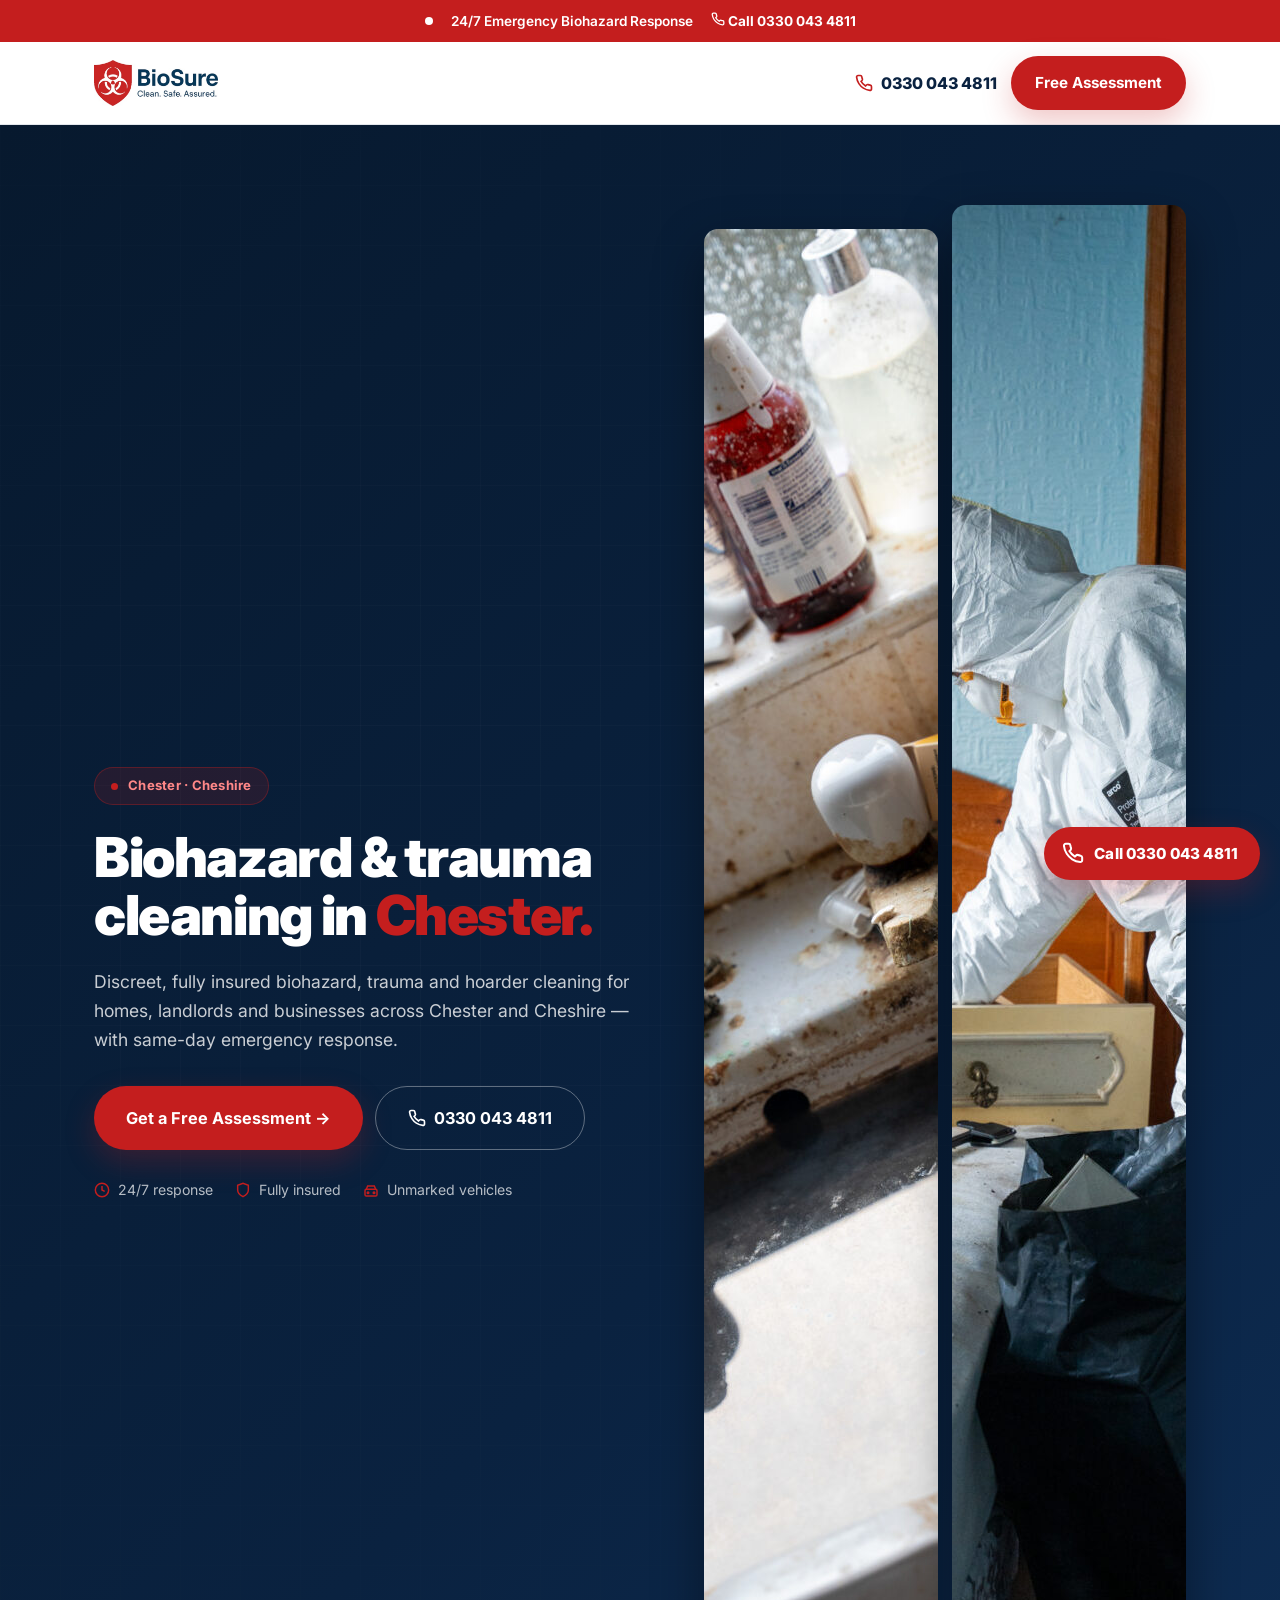
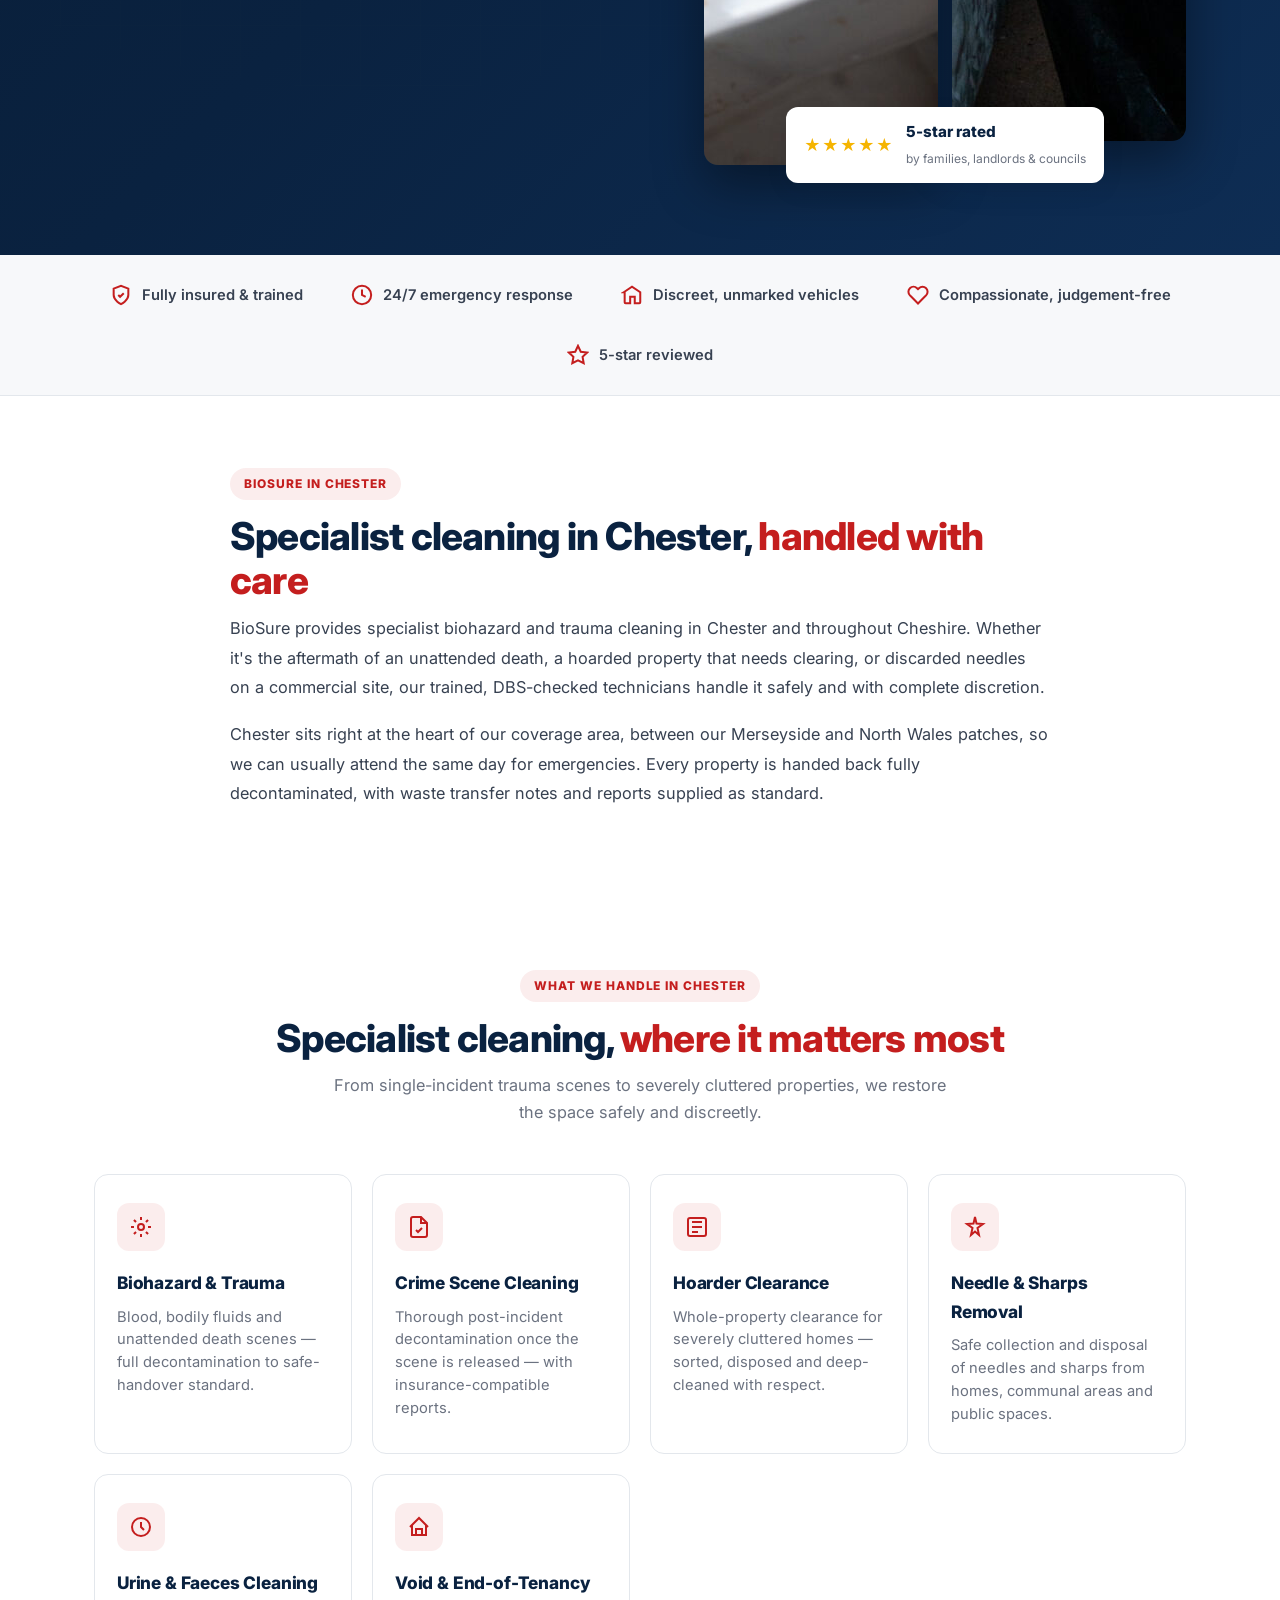
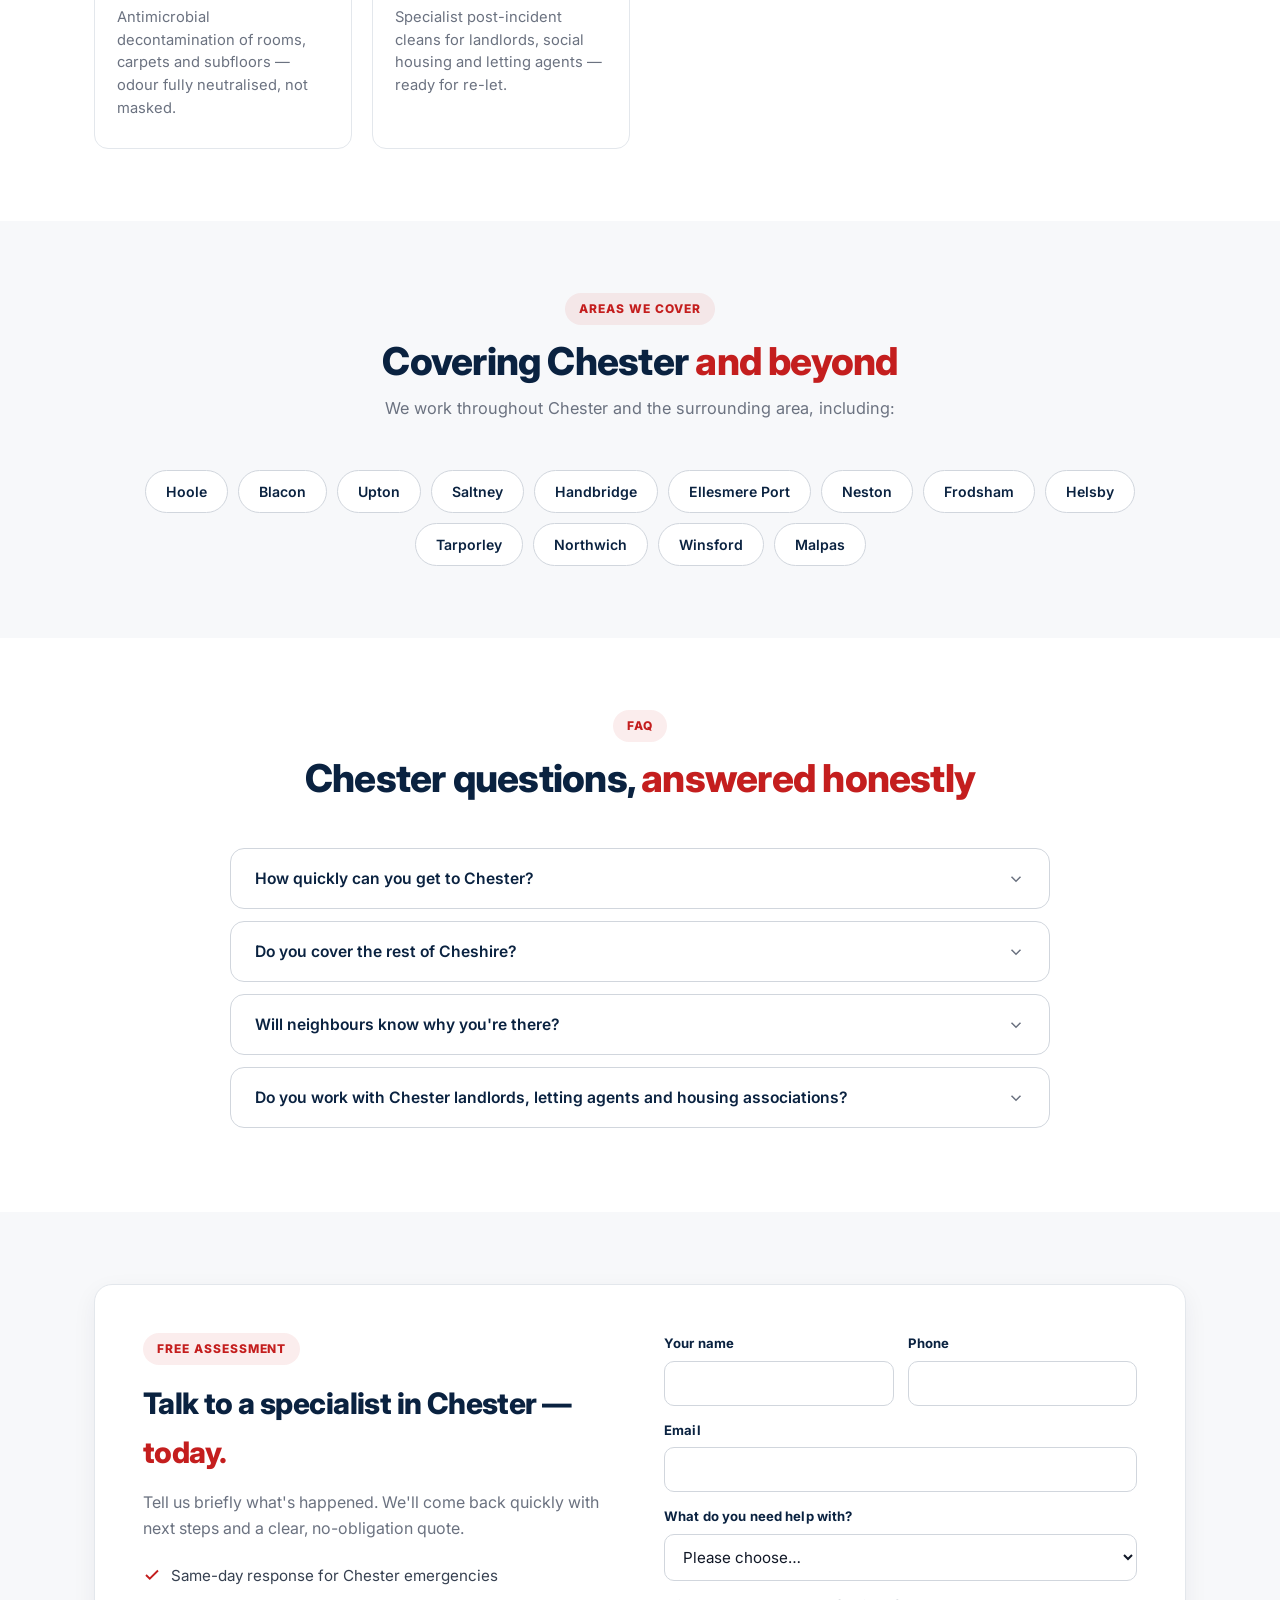
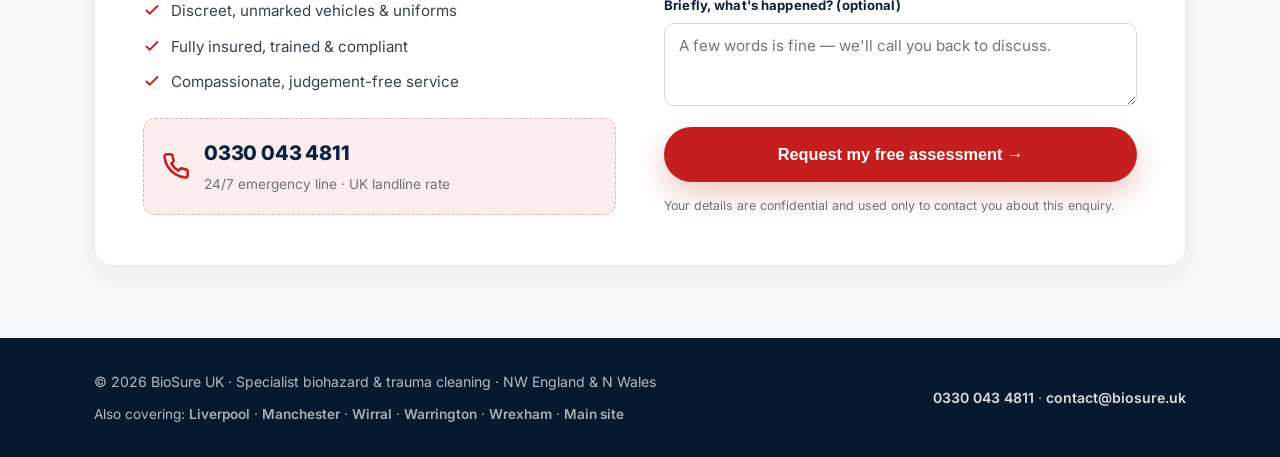
==== commit a894d87a: "Change contact email from admin@ to contact@biosure.uk site-wide Updates the FormSubmit endpoint, ma" ====
--- a/biohazard-cleaning-chester/index.html
+++ b/biohazard-cleaning-chester/index.html
@@ -19,7 +19,7 @@
     <link rel="preconnect" href="https://fonts.gstatic.com" crossorigin>
     <link href="https://fonts.googleapis.com/css2?family=Inter:wght@400;500;600;700;800;900&display=swap" rel="stylesheet">
     <link rel="stylesheet" href="/assets/location.css">
-    <script type="application/ld+json">{"@context": "https://schema.org", "@type": "LocalBusiness", "name": "BioSure", "description": "Specialist biohazard, trauma, crime scene and hoarder cleaning services in Chester and across Cheshire.", "telephone": "+443300434811", "email": "admin@biosure.uk", "url": "https://www.biosure.uk/biohazard-cleaning-chester/", "image": "https://www.biosure.uk/logo.jpg", "areaServed": ["Chester", "Cheshire", "Hoole", "Blacon", "Upton", "Saltney", "Handbridge", "Ellesmere Port", "Neston", "Frodsham", "Helsby", "Tarporley", "Northwich", "Winsford", "Malpas"], "openingHoursSpecification": {"@type": "OpeningHoursSpecification", "dayOfWeek": ["Monday", "Tuesday", "Wednesday", "Thursday", "Friday", "Saturday", "Sunday"], "opens": "00:00", "closes": "23:59"}, "priceRange": "££"}</script>
+    <script type="application/ld+json">{"@context": "https://schema.org", "@type": "LocalBusiness", "name": "BioSure", "description": "Specialist biohazard, trauma, crime scene and hoarder cleaning services in Chester and across Cheshire.", "telephone": "+443300434811", "email": "contact@biosure.uk", "url": "https://www.biosure.uk/biohazard-cleaning-chester/", "image": "https://www.biosure.uk/logo.jpg", "areaServed": ["Chester", "Cheshire", "Hoole", "Blacon", "Upton", "Saltney", "Handbridge", "Ellesmere Port", "Neston", "Frodsham", "Helsby", "Tarporley", "Northwich", "Winsford", "Malpas"], "openingHoursSpecification": {"@type": "OpeningHoursSpecification", "dayOfWeek": ["Monday", "Tuesday", "Wednesday", "Thursday", "Friday", "Saturday", "Sunday"], "opens": "00:00", "closes": "23:59"}, "priceRange": "££"}</script>
     <script type="application/ld+json">{"@context": "https://schema.org", "@type": "BreadcrumbList", "itemListElement": [{"@type": "ListItem", "position": 1, "name": "Home", "item": "https://www.biosure.uk/"}, {"@type": "ListItem", "position": 2, "name": "Biohazard Cleaning Chester", "item": "https://www.biosure.uk/biohazard-cleaning-chester/"}]}</script>
     <script type="application/ld+json">{"@context": "https://schema.org", "@type": "FAQPage", "mainEntity": [{"@type": "Question", "name": "How quickly can you get to Chester?", "acceptedAnswer": {"@type": "Answer", "text": "For emergencies we can usually attend the same day. Our 24/7 line (0330 043 4811) is answered every day of the year, including bank holidays."}}, {"@type": "Question", "name": "Do you cover the rest of Cheshire?", "acceptedAnswer": {"@type": "Answer", "text": "Yes — Ellesmere Port, Neston, Frodsham, Northwich, Winsford, Tarporley and the villages in between. We also cover nearby North Wales, including Wrexham, Deeside and Flint."}}, {"@type": "Question", "name": "Will neighbours know why you're there?", "acceptedAnswer": {"@type": "Answer", "text": "No. Our vehicles and uniforms are unmarked, and we're briefed on every job about the level of discretion required. Nobody will know why we're there unless you tell them."}}, {"@type": "Question", "name": "Do you work with Chester landlords, letting agents and housing associations?", "acceptedAnswer": {"@type": "Answer", "text": "Yes. We handle hoarder clearances, void property cleans and biohazard incidents for landlords and agents across Chester and Cheshire, with insurer-direct invoicing and full duty-of-care paperwork."}}]}</script>
 </head>
@@ -220,7 +220,7 @@
                     </div>
                 </div>
             </div>
-            <form class="form" action="https://formsubmit.co/admin@biosure.uk" method="POST">
+            <form class="form" action="https://formsubmit.co/contact@biosure.uk" method="POST">
                 <input type="hidden" name="_subject" value="New enquiry — BioSure Chester page">
                 <input type="hidden" name="_captcha" value="true">
                 <input type="hidden" name="_template" value="table">
@@ -273,7 +273,7 @@
         </div>
         <div>
             <a href="tel:+443300434811">0330 043 4811</a> &middot;
-            <a href="mailto:admin@biosure.uk">admin@biosure.uk</a>
+            <a href="mailto:contact@biosure.uk">contact@biosure.uk</a>
         </div>
     </div>
 </footer>
